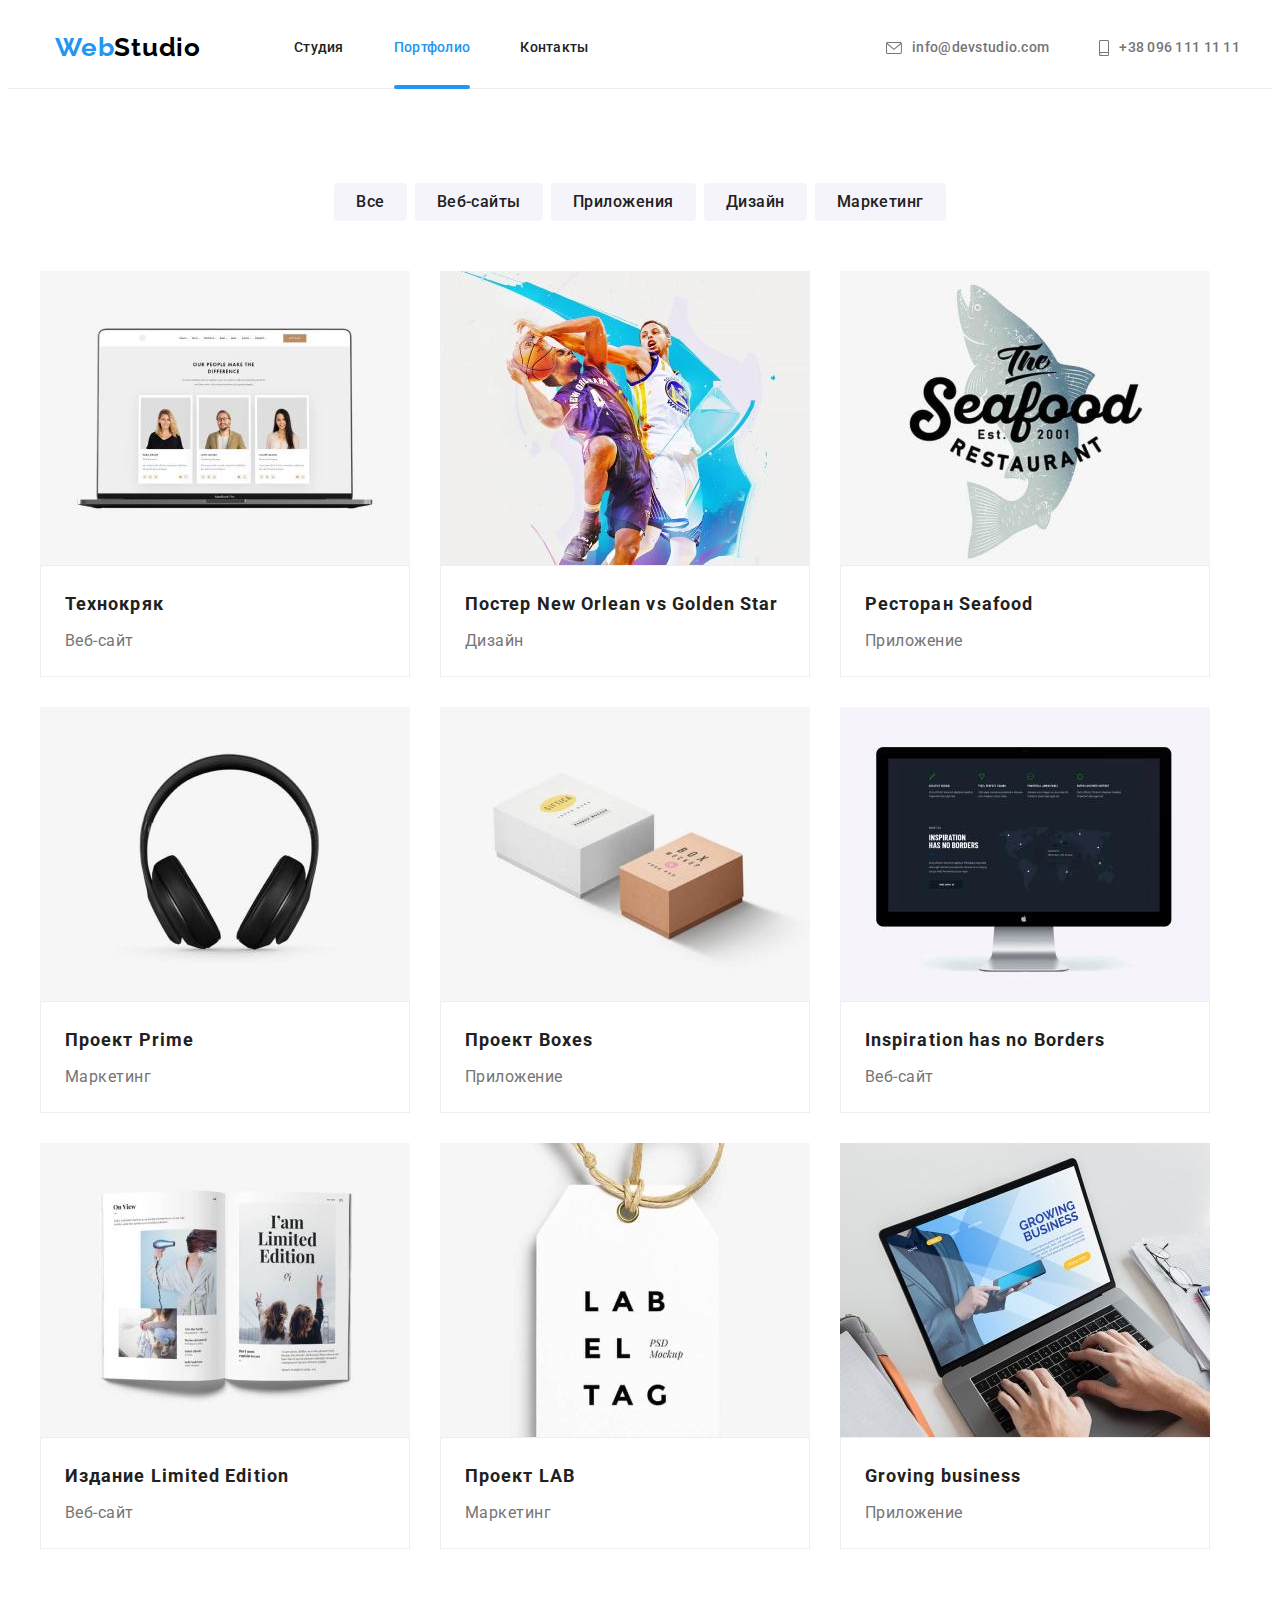
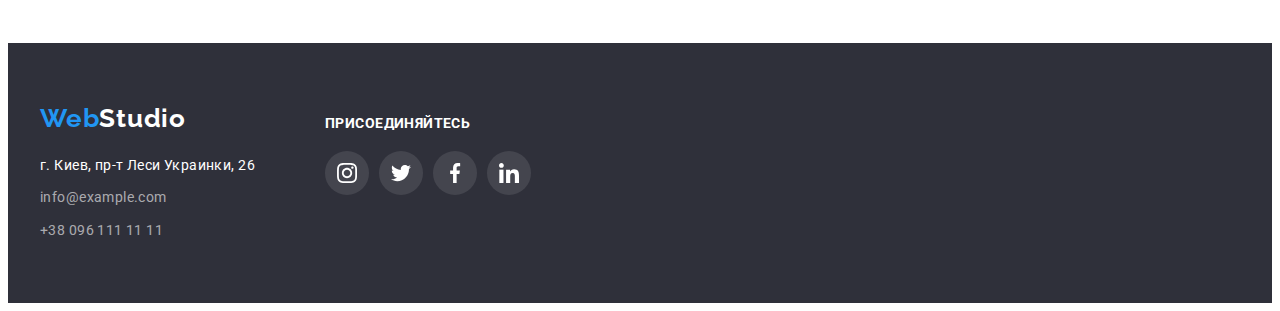
==== portfolio.html @ 328964e9 "Begin homework #6" ====
<!DOCTYPE html>
<html lang="ru">

<head>
    <meta charset="UTF-8">
    <meta http-equiv="X-UA-Compatible" content="IE=edge">
    <meta name="viewport" content="width=device-width, initial-scale=1.0">
    <title>Document</title>
    <link rel="preconnect" href="https://fonts.googleapis.com">
    <link rel="preconnect" href="https://fonts.gstatic.com" crossorigin>
    <link
        href="https://fonts.googleapis.com/css2?family=Raleway:wght@700&family=Roboto:wght@400;500;700;900&display=swap"
        rel="stylesheet">
    <link rel="stylesheet" href="https://cdnjs.cloudflare.com/ajax/libs/modern-normalize/1.1.0/modern-normalize.min.css"
        integrity="sha512-wpPYUAdjBVSE4KJnH1VR1HeZfpl1ub8YT/NKx4PuQ5NmX2tKuGu6U/JRp5y+Y8XG2tV+wKQpNHVUX03MfMFn9Q=="
        crossorigin="anonymous" referrerpolicy="no-referrer" />
    <link rel="stylesheet" href="./css/styles.css">

</head>

<body>
    <header class="header">
        <div class="container header-container">
            <nav class="header-navigation">
                <a href="./index.html" class="logo link">
                    Web<span class="logo-studio">Studio</span>
                </a>
                <ul class="header-list list link">
                    <li class="header-item"><a class="link nav-link" href="./index.html">Студия</a></li>
                    <li class="header-item"><a class="link nav-link current" href="./portfolio.html">Портфолио</a>

                    </li>
                    <li class="header-item"><a class="link nav-link" href="">Контакты</a></li>
                </ul>
            </nav>
            <ul class="list header-contacts">
                <li><a class="header-mail link" href="mailto:info@devstudio.com">
                        <svg class="header-mail-svg" width="16" height="12">
                            <use href="./images/icons.svg#icon-letter">

                            </use>
                        </svg>info@devstudio.com</a></li>
                <li><a class="header-tel link" href="tel:+380961111111"> <svg class="header-tel-svg" width="10"
                            height="16">
                            <use href="./images/icons.svg#icon-smartphone">

                            </use>
                        </svg>+38 096 111 11 11</a></li>
            </ul>
        </div>


    </header>


    <!-- Наши продукты -->

    <section class="filter-section">
        <div class="container">
            <ul class="filter-list list">
                <li class="filter-item"><button class="filter-button" type="button">Все</button></li>
                <li class="filter-item"><button class="filter-button" type="button">Веб-сайты</button></li>
                <li class="filter-item"><button class="filter-button" type="button">Приложения</button></li>
                <li class="filter-item"><button class="filter-button" type="button">Дизайн</button></li>
                <li class="filter-item"><button class="filter-button" type="button">Маркетинг</button></li>

            </ul>
            <h1 class="main-products-title">Наши продукты</h1>
            <ul class="port-products-list list">
                <li class="port-products-item">

                    <div class="products-overflow">
                        <img src="./images/technokryack.jpg " width="370" height="294"
                            alt="Изображение открытого рабочего ноутбука">
                        <div class="port-products-window">
                            <p class="products-window-text">Технокряк это современная площадка распространения
                                коронавируса.
                                Компании используют эту платформу для цифрового шпионажа и атак на защищённые сервера
                                конкурентов.</p>
                        </div>
                    </div>

                    <div class="products-container">
                        <h2 class=port-products-title>Технокряк</h2>
                        <p class=port-products-text>Веб-сайт</p>
                    </div>
                </li>
                <li class="port-products-item">
                    <div class="products-overflow">
                        <img src="./images/new-orlean-vs-golden-star.jpg" width="370" height="294"
                            alt="два баскетболиста в борьбе">
                        <div class="port-products-window">
                            <p class="products-window-text">Технокряк это современная площадка распространения
                                коронавируса.
                                Компании используют эту платформу для цифрового шпионажа и атак на защищённые сервера
                                конкурентов.</p>
                        </div>
                    </div>
                    <div class="products-container">
                        <h2 class=port-products-title>Постер New Orlean vs Golden Star</h2>
                        <p class=port-products-text>Дизайн</p>
                    </div>
                </li>
                <li class="port-products-item">
                    <div class="products-overflow">
                        <img src="./images/seafood.jpg" width="370" height="294" alt="надпись на фоне лосося">
                        <div class="port-products-window">
                            <p class="products-window-text">Технокряк это современная площадка распространения
                                коронавируса.
                                Компании используют эту платформу для цифрового шпионажа и атак на защищённые сервера
                                конкурентов.</p>
                        </div>
                    </div>
                    <div class="products-container">
                        <h2 class=port-products-title>Ресторан Seafood</h2>
                        <p class=port-products-text>Приложение</p>
                    </div>
                </li>
                <li class="port-products-item">
                    <div class="products-overflow">
                        <img src="./images/prime.jpg" width="370" height="294" alt="фото больших наушников">
                        <div class="port-products-window">
                            <p class="products-window-text">Технокряк это современная площадка распространения
                                коронавируса.
                                Компании используют эту платформу для цифрового шпионажа и атак на защищённые сервера
                                конкурентов.</p>
                        </div>
                    </div>
                    <div class="products-container">
                        <h2 class=port-products-title>Проект Prime</h2>
                        <p class=port-products-text>Маркетинг</p>
                    </div>
                </li>
                <li class="port-products-item">
                    <div class="products-overflow">
                        <img src="./images/booxes.jpg" width="370" height="294" alt="две коробки с надписями">
                        <div class="port-products-window">
                            <p class="products-window-text">Технокряк это современная площадка распространения
                                коронавируса.
                                Компании используют эту платформу для цифрового шпионажа и атак на защищённые сервера
                                конкурентов.</p>
                        </div>
                    </div>
                    <div class="products-container">
                        <h2 class=port-products-title>Проект Boxes</h2>
                        <p class=port-products-text>Приложение</p>
                    </div>
                </li>
                <li class="port-products-item">
                    <div class="products-overflow">
                        <img src="./images/inspiration-has-no-borders.jpg" width="370" height="294"
                            alt="фото работающего монитора">
                        <div class="port-products-window">
                            <p class="products-window-text">Технокряк это современная площадка распространения
                                коронавируса.
                                Компании используют эту платформу для цифрового шпионажа и атак на защищённые сервера
                                конкурентов.</p>
                        </div>
                    </div>
                    <div class="products-container">
                        <h2 class=port-products-title>Inspiration has no Borders</h2>
                        <p class=port-products-text>Веб-сайт</p>
                    </div>
                </li>
                <li class="port-products-item">
                    <div class="products-overflow">
                        <img src="./images/limited-edition.jpg" width="370" height="294"
                            alt="раскрытое издание журнала">
                        <div class="port-products-window">
                            <p class="products-window-text">Технокряк это современная площадка распространения
                                коронавируса.
                                Компании используют эту платформу для цифрового шпионажа и атак на защищённые сервера
                                конкурентов.</p>
                        </div>
                    </div>
                    <div class="products-container">
                        <h2 class=port-products-title>Издание Limited Edition</h2>
                        <p class=port-products-text>Веб-сайт</p>
                    </div>
                </li>
                <li class="port-products-item">
                    <div class="products-overflow">
                        <img src="./images/lab.jpg" width="370" height="294" alt="бирка с надписью">
                        <div class="port-products-window">
                            <p class="products-window-text">Технокряк это современная площадка распространения
                                коронавируса.
                                Компании используют эту платформу для цифрового шпионажа и атак на защищённые сервера
                                конкурентов.</p>
                        </div>
                    </div>
                    <div class="products-container">
                        <h2 class=port-products-title>Проект LAB</h2>
                        <p class=port-products-text>Маркетинг</p>
                    </div>
                </li>
                <li class="port-products-item">
                    <div class="products-overflow">
                        <img src="./images/groving-business.jpg" width="370" height="294"
                            alt="человек работает на ноутбуке">
                        <div class="port-products-window">
                            <p class="products-window-text">Технокряк это современная площадка распространения
                                коронавируса.
                                Компании используют эту платформу для цифрового шпионажа и атак на защищённые сервера
                                конкурентов.</p>
                        </div>
                    </div>
                    <div class="products-container">
                        <h2 class=port-products-title>Groving business</h2>
                        <p class=port-products-text>Приложение</p>
                    </div>
                </li>
            </ul>
        </div>
    </section>


    <!-- Футер -->


    <footer class="footer">
        <div class="footer-container">
            <div>
                <a href="./index.html" class="logo-link link">
                    Web<span class="logo-studio-footer">Studio</span>
                </a>
                <address class="address">
                    <ul class="address-list list">
                        <li class="address-item"><a class="address-link link" target="blank" rel=”noopener,noreferrer”
                                href="https://goo.gl/maps/S7HcoX5ZY1RL1NXY7">г. Киев,
                                пр-т Леси Украинки, 26</a>
                        </li>
                        <li class="footer-item"><a class="footer-contacts link"
                                href="mailto:info@example.com">info@example.com</a>
                        </li>
                        <li class="footer-item"><a class="footer-contacts link" href="tel:+380961111111">+38 096 111 11
                                11</a>
                        </li>
                    </ul>
                </address>

            </div>
            <div class="footer-social-container">
                <h2 class="footer-title">Присоединяйтесь</h2>
                <ul class="footer-social-list list">
                    <li class="footer-social-item">
                        <a href="" class="footer-social-link">
                            <svg class="footer-icon" width="20" height="20">
                                <use href=" ./images/icons.svg#icon-instagram"></use>
                            </svg>
                        </a>

                    </li>
                    <li class="footer-social-item">
                        <a href="" class="footer-social-link"><svg class="footer-icon" width="20" height="20">
                                <use href=" ./images/icons.svg#icon-twitter"></use>
                            </svg></a>

                    </li>
                    <li class="footer-social-item">
                        <a href="" class="footer-social-link"><svg class="footer-icon" width="20" height="20">
                                <use href=" ./images/icons.svg#icon-facebook"></use>
                            </svg></a>

                    </li>
                    <li class="footer-social-item">
                        <a href="" class="footer-social-link"><svg class="footer-icon" width="20" height="20">
                                <use href=" ./images/icons.svg#icon-linkedin"></use>
                            </svg></a>

                    </li>

                </ul>
            </div>
        </div>
    </footer>
</body>

</html>
---- css/styles.css ----
:root {
  --main-tittle-color: #ffffff;
  --second-tittle-color: #212121;
  --third-tittle-color: #212121;
  --main-text-color: #757575;
  --accent-color: #2196f3;
  --main-btn-color: #212121;
  --second-btn-color: #ffffff;
  --main-background-color: #ffffff;
  --second-background-color: #2f303a;
  --third-background-color: #f5f4fa;
  --contacts-color: #757575;
  --second-contacts-color: rgba(255, 255, 255, 0.6);
  --svg-color: #afb1b8;
}

p,
h1,
h2,
h3,
h4,
h5,
h6 {
  margin: 0;
}
img {
  display: block;
  min-width: 100%;
  height: auto;
}

ul {
  margin: 0;
  padding: 0;
}

.container {
  width: 1200px;
  padding-left: 15px;
  padding-right: 15px;
  margin: 0 auto;
}

body {
  font-family: 'roboto', sans-serif;
}

.list {
  list-style: none;
}
.link {
  text-decoration: none;
}

.nav-link.current {
  position: relative;
  color: var(--accent-color);
}
.nav-link.current::after {
  content: '';
  position: absolute;
  width: 100%;
  height: 4px;
  background-color: var(--accent-color);
  border-radius: 2px;
  bottom: -1px;
  left: 0;
}

/* --------------Header-------------- */

.header {
  background-color: var(--main-background-color);
  display: flex;
  align-items: center;
  border-bottom: 1px solid #ececec;
}

.header-container {
  display: flex;
}
.header-navigation {
  display: flex;
  align-items: center;
}

.header-contacts {
  display: flex;
  margin-left: auto;
  align-items: center;
}

.header-list {
  display: flex;
  align-items: center;
  margin-left: 93px;
}
.header-item:not(:last-child) {
  margin-right: 50px;
}
.header-item {
  position: relative;
}

.logo {
  font-family: Raleway;
  font-weight: 700;
  font-size: 26px;
  line-height: 1.19;
  letter-spacing: 0.03em;
  color: #2196f3;
  margin-left: 15px;
  padding-top: 24px;
  padding-bottom: 25px;
}

.logo-studio {
  color: #000000;
}
.nav-link {
  color: var(--second-tittle-color);
  font-weight: 500;
  font-size: 14px;
  line-height: 1.14;
  letter-spacing: 0.02em;
  padding-top: 32px;
  padding-bottom: 32px;
  display: block;
  transition-property: color;
  transition-duration: 250ms;
  transition-timing-function: cubic-bezier(0.4, 0, 0.2, 1);
}
.nav-link:hover,
.nav-link:focus {
  color: var(--accent-color);
}
.header-contacts {
  align-content: center;
}
.header-mail {
  display: flex;
  font-weight: 500;
  font-size: 14px;
  line-height: 1.14;
  letter-spacing: 0.02em;
  color: var(--contacts-color);
  margin-right: 50px;
  align-items: center;
  transition-property: color;
  transition-duration: 250ms;
  transition-timing-function: cubic-bezier(0.4, 0, 0.2, 1);
}
.header-mail-svg {
  margin-right: 10px;
  fill: currentColor;
}
.header-mail:hover,
.header-mail:focus {
  color: var(--accent-color);
}

.header-tel {
  display: flex;
  font-weight: 500;
  font-size: 14px;
  line-height: 1.14;
  letter-spacing: 0.02em;
  color: var(--contacts-color);
  align-items: center;
  transition-property: color;
  transition-duration: 250ms;
  transition-timing-function: cubic-bezier(0.4, 0, 0.2, 1);
}
.header-tel:hover,
.header-tel:focus {
  color: var(--accent-color);
}
.header-tel-svg {
  margin-right: 10px;
  fill: currentColor;
}

/* --------------Hero-------------- */

.hero-section {
  background-color: var(--second-background-color);
  background-image: linear-gradient(rgba(47, 48, 58, 0.4), rgba(47, 48, 58, 0.4)),
    url(../images/hero-bg.jpg);
  background-repeat: no-repeat;
  background-position: center;
  background-size: contain;
  padding-top: 200px;
  padding-bottom: 200px;
}

.hero-title {
  font-weight: 900;
  font-size: 44px;
  line-height: 1.36;
  text-align: center;
  letter-spacing: 0.06em;
  text-transform: uppercase;
  color: var(--main-tittle-color);
  max-width: 696px;
  margin: auto;
}

.hero-button {
  background-color: var(--accent-color);
  color: var(--second-btn-color);
  font-family: inherit;
  font-weight: 700;
  font-size: 16px;
  line-height: 1.87;
  display: flex;
  cursor: pointer;
  text-align: center;
  letter-spacing: 0.06em;
  padding: 10px 32px;
  margin: auto;
  margin-top: 30px;
  border-radius: 5px;
  border: none;
}

/* --------------Benefits-------------- */

.benefits-container {
  display: flex;
  background: #f5f4fa;
  border-radius: 4px;
  width: 270px;
  height: 120px;
  margin-bottom: 30px;
  justify-content: center;
  align-items: center;
}

.benefits-title {
  border: 0;
  clip: rect(0 0 0 0);
  height: 1px;
  margin: -1px;
  overflow: hidden;
  padding: 0;
  position: absolute;
  width: 1px;
}
.benefits {
  padding-top: 94px;
}
.benefits-list {
  display: flex;
}

.benefits {
  background-color: var(--main-background-color);
}
.benefits-item:not(:last-child) {
  margin-right: 30px;
  max-width: 270px;
}
.benefits-item-title {
  font-weight: 700;
  font-size: 14px;
  line-height: 1.14;
  letter-spacing: 0.03em;
  text-transform: uppercase;
  color: var(--third-tittle-color);
}
.benefits-text {
  font-weight: normal;
  font-size: 14px;
  line-height: 1.71;
  letter-spacing: 0.03em;
  color: var(--main-text-color);
  margin-top: 10px;
}

/* --------------Activity-------------- */
.activity {
  background-color: var(--main-background-color);
  padding-top: 94px;
  padding-bottom: 94px;
}
.activity-list {
  display: flex;
  margin-top: 50px;
}
.activity-item:not(:last-child) {
  margin-right: 30px;
}
.activity-item {
  position: relative;
}

.activity-title {
  font-weight: 700;
  font-size: 36px;
  line-height: 1.17;
  text-align: center;
  letter-spacing: 0.03em;
  color: var(--second-tittle-color);
}
.activity-window {
  position: absolute;
  bottom: 0;
  left: 0;
  display: flex;
  justify-content: center;
  align-items: center;
  width: 370px;
  height: 70px;
  background: rgba(47, 48, 58, 0.8);
}
.activity-image-title {
  font-size: 14px;
  line-height: 1.14;
  text-align: center;
  letter-spacing: 0.03em;
  text-transform: uppercase;
  color: #ffffff;
}

/* --------------Our team-------------- */

.team {
  background-color: var(--third-background-color);
  padding-top: 94px;
  padding-bottom: 94px;
}
.team-title {
  font-weight: 700;
  font-size: 36px;
  line-height: 1.17;
  text-align: center;
  letter-spacing: 0.03em;
  color: var(--second-tittle-color);
}

.team-list {
  margin-top: 50px;
  display: flex;
  flex-wrap: wrap;
}
.team-item {
  background-color: #ffffff;
  width: 270px;
  margin-right: 30px;
  box-shadow: 0px 1px 3px rgba(0, 0, 0, 0.12), 0px 1px 1px rgba(0, 0, 0, 0.14),
    0px 2px 1px rgba(0, 0, 0, 0.2);
  border-radius: 0px 0px 4px 4px;
}
.team-item:nth-child(4n) {
  margin-right: 0;
}

.team-item-title {
  font-weight: 500;
  font-size: 16px;
  line-height: 1.19;
  text-align: center;
  letter-spacing: 0.03em;
  color: var(--third-tittle-color);
}

.team-item-text {
  font-size: 16px;
  line-height: 1.19;
  text-align: center;
  letter-spacing: 0.03em;
  color: var(--main-text-color);
  margin-top: 10px;
  margin-bottom: 16px;
}
.team-container {
  padding: 30px 32px;
}
.team-social-list {
  display: flex;
  justify-content: center;
}
.team-social-item {
  width: 44px;
  height: 44px;
}
.team-social-item + .team-social-item {
  margin-left: 10px;
}
.team-social-link {
  width: 100%;
  height: 100%;
  background-color: var(--main-background-color);
  border-radius: 50%;
  display: flex;
  align-items: center;
  justify-content: center;
  color: var(--svg-color);
  transition-property: background-color, color;
  transition-duration: 250ms;
  transition-timing-function: cubic-bezier(0.4, 0, 0.2, 1);
}
.team-icon {
  fill: currentColor;
}

.team-social-link:hover,
.team-social-link:focus {
  background-color: var(--accent-color);
  color: #ffffff;
}

/* --------------Clients------------ */

.clients {
  background-color: var(--main-background-color);
  padding-top: 94px;
  padding-bottom: 94px;
}
.clients-title {
  font-weight: 700;
  font-size: 36px;
  line-height: 1.17;
  text-align: center;
  letter-spacing: 0.03em;
  color: var(--second-tittle-color);
}
.clients-list {
  display: flex;
  margin-top: 50px;
}

.clients-item {
  border: 1px solid var(--svg-color);
  border-radius: 4px;
  width: 170px;
  height: 92px;
  transition-property: border;
  transition-duration: 250ms;
  transition-timing-function: cubic-bezier(0.4, 0, 0.2, 1);
}
.clients-item + .clients-item {
  margin-left: 30px;
}

.clients-link {
  fill: var(--svg-color);
  width: 100%;
  height: 100%;
  background-color: var(--main-background-color);
  display: flex;
  align-items: center;
  justify-content: center;
  border-radius: 4px;
  transition-property: fill;
  transition-duration: 250ms;
  transition-timing-function: cubic-bezier(0.4, 0, 0.2, 1);
}
.clients-link:hover,
.clients-link:focus {
  fill: var(--accent-color);
}
.clients-item:hover,
.clients-item:focus {
  fill: var(--accent-color);
  border: 2px solid var(--accent-color);
}

/* --------------Footer-------------- */

.footer {
  display: flex;
  background-color: var(--second-background-color);
  padding-top: 60px;
  padding-bottom: 60px;
}
.footer-container {
  display: flex;
  width: 1200px;
  padding-left: 15px;
  padding-right: 15px;
  margin: 0 auto;
}
.footer-social-container {
  margin-left: 70px;
}
.logo-link {
  font-family: Raleway;
  font-weight: 700;
  font-size: 26px;
  line-height: 1.19;
  letter-spacing: 0.03em;
  color: #2196f3;
  margin-top: 60px;
}

.logo-studio-footer {
  color: #ffffff;
}
.address-item {
  margin-top: 20px;
}
.address-link {
  font-style: normal;
  font-size: 14px;
  line-height: 1.71;
  letter-spacing: 0.03em;
  color: #ffffff;
  transition-property: color;
  transition-duration: 250ms;
  transition-timing-function: cubic-bezier(0.4, 0, 0.2, 1);
}
.address-link:hover,
.address-link:focus {
  color: var(--accent-color);
}
.footer-item {
  margin-top: 9px;
}

.footer-contacts {
  font-style: normal;
  font-size: 14px;
  line-height: 1.71;
  letter-spacing: 0.03em;
  color: var(--second-contacts-color);
  transition-property: color;
  transition-duration: 250ms;
  transition-timing-function: cubic-bezier(0.4, 0, 0.2, 1);
}

.footer-contacts:hover,
.footer-contacts:focus {
  color: var(--accent-color);
}
.footer-title {
  font-size: 14px;
  line-height: 16px;
  letter-spacing: 0.03em;
  text-transform: uppercase;
  color: #ffffff;
  margin-bottom: 20px;
  margin-top: 12px;
}

.footer-social-list {
  display: flex;
  justify-content: center;
}
.footer-social-item {
  width: 44px;
  height: 44px;
}
.footer-social-item + .footer-social-item {
  margin-left: 10px;
}
.footer-social-link {
  width: 100%;
  height: 100%;
  background: rgba(255, 255, 255, 0.1);
  border-radius: 50%;
  display: flex;
  align-items: center;
  justify-content: center;
  color: #ffffff;
  transition-property: background-color, color;
  transition-duration: 250ms;
  transition-timing-function: cubic-bezier(0.4, 0, 0.2, 1);
}

.footer-social-link:hover,
.footer-social-link:focus {
  background-color: var(--accent-color);
}
.footer-icon {
  fill: currentColor;
}

/* --------------Backdrop-------------- */

.backdrop {
  position: fixed;
  top: 0;
  left: 0;
  width: 100%;
  height: 100%;
  background: linear-gradient(0deg, rgba(0, 0, 0, 0.2), rgba(0, 0, 0, 0.2));
  transition-property: opacity;
  transition: 250ms;
  transition-timing-function: cubic-bezier(0.4, 0, 0.2, 1);
}
.backdrop.is-hidden {
  opacity: 0;
  pointer-events: none;
}
.modal {
  position: absolute;
  top: 50%;
  left: 50%;
  transform: translate(-50%, -50%);
  width: 528px;
  height: 581px;
  background: #ffffff;
  box-shadow: 0px 1px 3px rgba(0, 0, 0, 0.12), 0px 1px 1px rgba(0, 0, 0, 0.14),
    0px 2px 1px rgba(0, 0, 0, 0.2);
  border-radius: 4px;
}
.close-button {
  position: absolute;
  top: 8px;
  right: 8px;
  width: 30px;
  height: 30px;
  border-radius: 50%;
  color: transparent;
  align-items: center;
  display: flex;
  cursor: pointer;
  background: #ffffff;
  border: 1px solid rgba(0, 0, 0, 0.1);
  box-sizing: border-box;
}

/* --------------Portfolio-------------- */

.filter-section {
  padding-top: 94px;
  padding-bottom: 94px;
}
.main-products-title {
  border: 0;
  clip: rect(0 0 0 0);
  height: 1px;
  margin: -1px;
  overflow: hidden;
  padding: 0;
  position: absolute;
  width: 1px;
}

.filter-button {
  border: none;
  font-family: inherit;
  font-style: normal;
  font-weight: 500;
  font-size: 16px;
  line-height: 1.62;
  cursor: pointer;
  text-align: center;
  letter-spacing: 0.03em;
  color: var(--main-btn-color);
  background-color: #f5f4fa;
  border-radius: 4px;
  padding: 6px 22px;
  transition-property: background-color, color;
  transition-duration: 250ms;
  transition-timing-function: cubic-bezier(0.4, 0, 0.2, 1);
}

.filter-button:hover,
.filter-button:focus {
  background-color: var(--accent-color);
  color: var(--second-btn-color);
  box-shadow: 0px 3px 1px rgba(0, 0, 0, 0.1), 0px 1px 2px rgba(0, 0, 0, 0.08),
    0px 2px 2px rgba(0, 0, 0, 0.12);
}
.filter-list {
  justify-content: center;
  display: flex;
}
.filter-item:not(:last-child) {
  margin-right: 8px;
}
.products-container {
  padding: 20px 24px;
}
.port-products-list {
  display: flex;
  flex-wrap: wrap;
  margin-top: 50px;
  margin-bottom: -30px;
}

.port-products-title {
  font-weight: 700;
  font-size: 18px;
  line-height: 2;
  letter-spacing: 0.06em;
  color: var(--third-tittle-color);
}
.port-products-item {
  margin-right: 30px;
  box-sizing: border-box;
  margin-bottom: 30px;
  width: 370px;
  transition-property: box-shadow;
  transition: 250ms;
  transition-timing-function: cubic-bezier(0.4, 0, 0.2, 1);
}
.products-overflow {
  position: relative;
  overflow: hidden;
}
.port-products-window {
  position: absolute;
  display: flex;
  justify-content: center;
  align-items: center;
  left: 0;
  top: 0;
  width: 370px;
  height: 294px;
  transition-property: transform;
  transform: translateY(100%);
  transition: 250ms;
  transition-timing-function: cubic-bezier(0.4, 0, 0.2, 1);
}
.port-products-item:hover .port-products-window {
  left: 0;
  top: 0;
  width: 370px;
  height: 294px;
  padding: 0 24px 0 24px;
  display: flex;
  justify-content: center;
  align-items: center;
  background: rgba(33, 150, 243, 0.9);
  transform: translateY(0);
}

.products-window-text {
  font-size: 18px;
  line-height: 1.6;
  letter-spacing: 0.03em;
  color: #ffffff;
}
.products-container {
  border: 1px solid #eeeeee;
}
.port-products-item:hover {
  box-shadow: 0px 1px 1px rgba(0, 0, 0, 0.12), 0px 4px 4px rgba(0, 0, 0, 0.06),
    1px 4px 6px rgba(0, 0, 0, 0.16);
}
.port-products-item:nth-child(3n) {
  margin-right: 0;
}

.port-products-text {
  font-weight: normal;
  font-size: 16px;
  line-height: 1.87;
  letter-spacing: 0.03em;
  color: var(--main-text-color);
  margin-top: 4px;
}
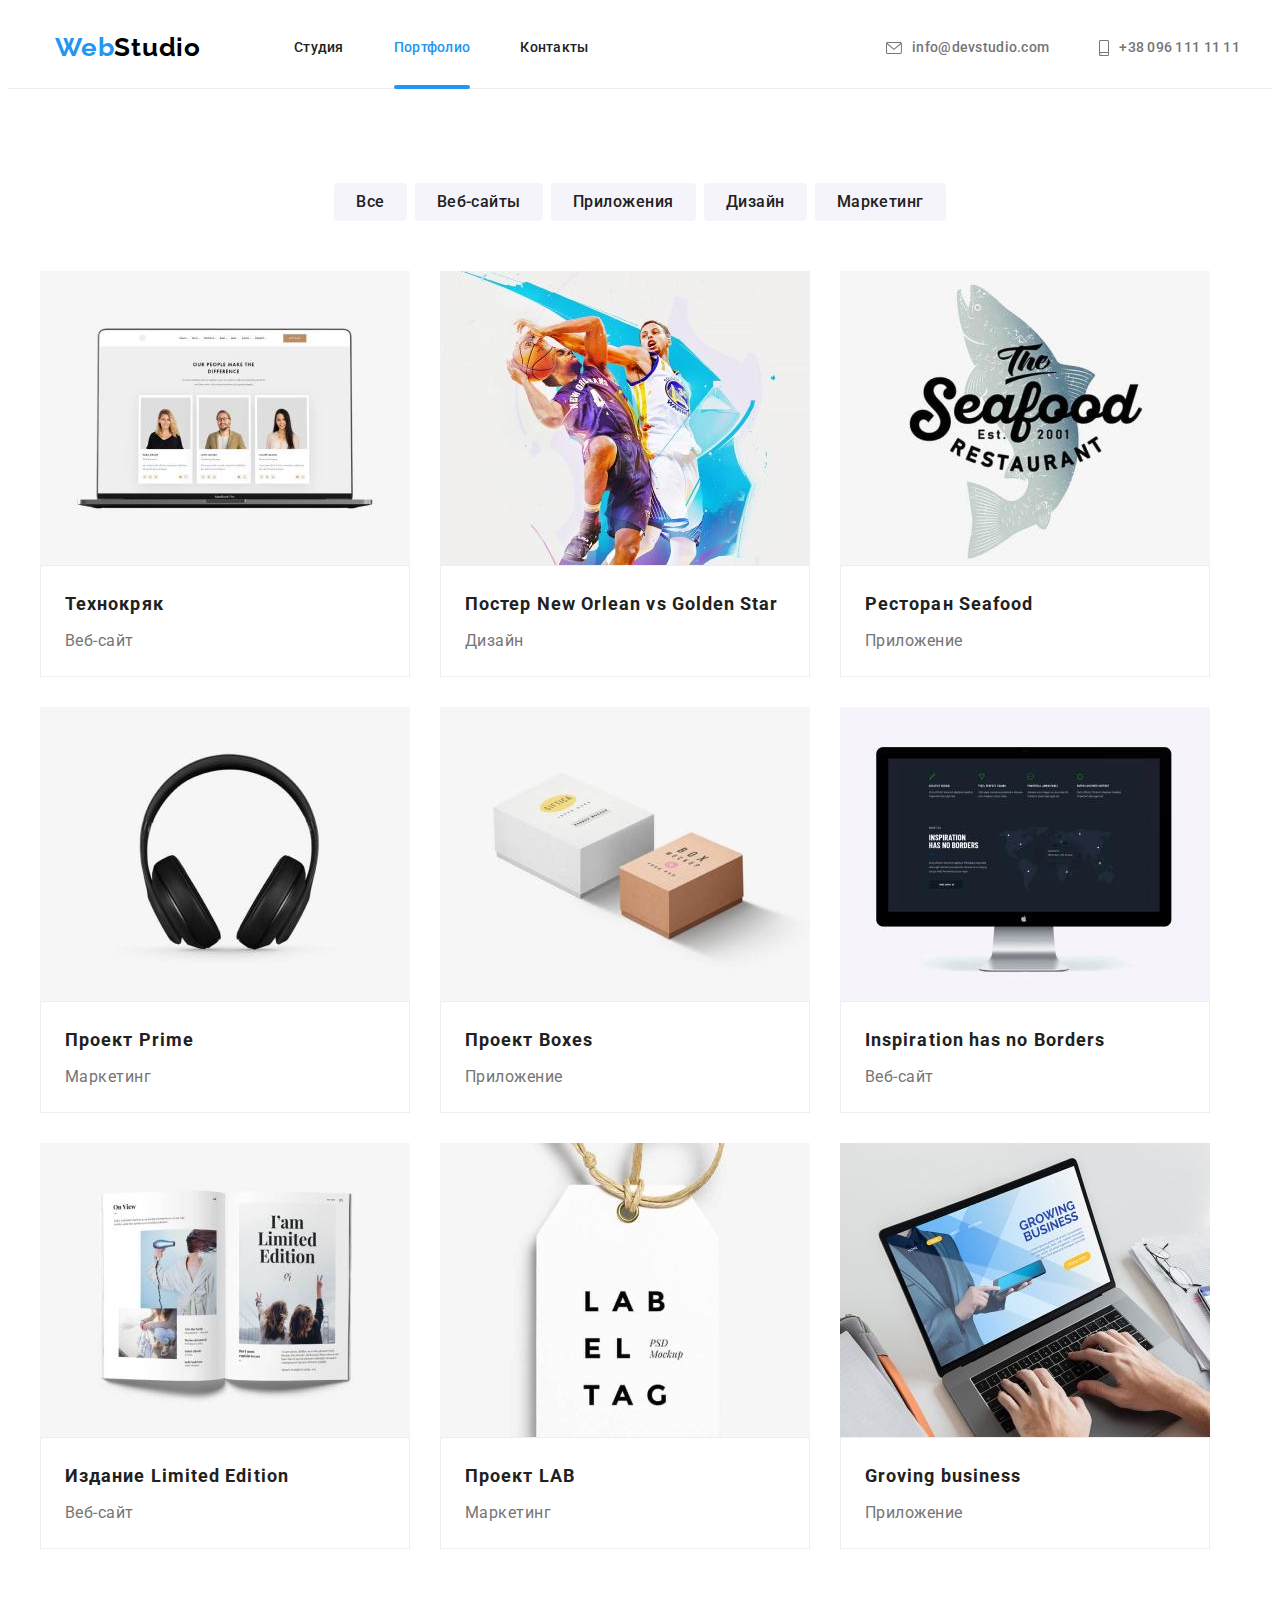
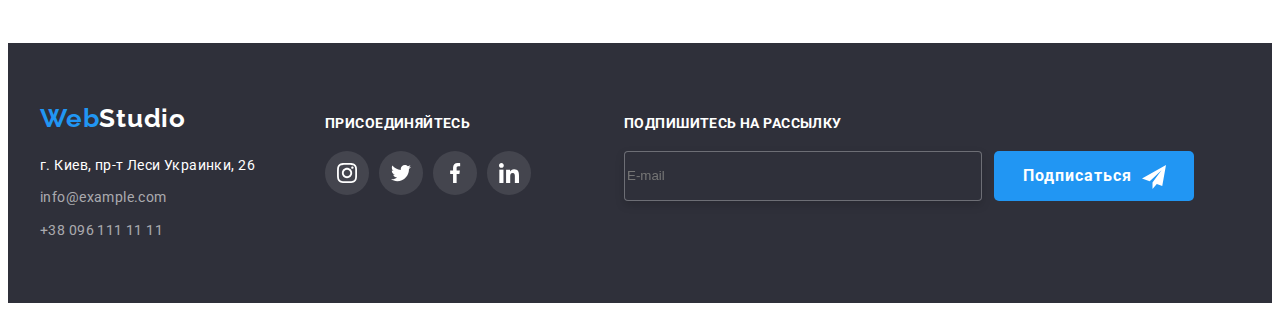
==== commit 537b7f2f: "Making footer" ====
--- a/portfolio.html
+++ b/portfolio.html
@@ -68,146 +68,171 @@
             <h1 class="main-products-title">Наши продукты</h1>
             <ul class="port-products-list list">
                 <li class="port-products-item">
-
-                    <div class="products-overflow">
-                        <img src="./images/technokryack.jpg " width="370" height="294"
-                            alt="Изображение открытого рабочего ноутбука">
-                        <div class="port-products-window">
-                            <p class="products-window-text">Технокряк это современная площадка распространения
-                                коронавируса.
-                                Компании используют эту платформу для цифрового шпионажа и атак на защищённые сервера
-                                конкурентов.</p>
-                        </div>
-                    </div>
-
-                    <div class="products-container">
-                        <h2 class=port-products-title>Технокряк</h2>
-                        <p class=port-products-text>Веб-сайт</p>
-                    </div>
-                </li>
-                <li class="port-products-item">
-                    <div class="products-overflow">
-                        <img src="./images/new-orlean-vs-golden-star.jpg" width="370" height="294"
-                            alt="два баскетболиста в борьбе">
-                        <div class="port-products-window">
-                            <p class="products-window-text">Технокряк это современная площадка распространения
-                                коронавируса.
-                                Компании используют эту платформу для цифрового шпионажа и атак на защищённые сервера
-                                конкурентов.</p>
-                        </div>
-                    </div>
-                    <div class="products-container">
-                        <h2 class=port-products-title>Постер New Orlean vs Golden Star</h2>
-                        <p class=port-products-text>Дизайн</p>
-                    </div>
-                </li>
-                <li class="port-products-item">
-                    <div class="products-overflow">
-                        <img src="./images/seafood.jpg" width="370" height="294" alt="надпись на фоне лосося">
-                        <div class="port-products-window">
-                            <p class="products-window-text">Технокряк это современная площадка распространения
-                                коронавируса.
-                                Компании используют эту платформу для цифрового шпионажа и атак на защищённые сервера
-                                конкурентов.</p>
-                        </div>
-                    </div>
-                    <div class="products-container">
-                        <h2 class=port-products-title>Ресторан Seafood</h2>
-                        <p class=port-products-text>Приложение</p>
-                    </div>
-                </li>
-                <li class="port-products-item">
-                    <div class="products-overflow">
-                        <img src="./images/prime.jpg" width="370" height="294" alt="фото больших наушников">
-                        <div class="port-products-window">
-                            <p class="products-window-text">Технокряк это современная площадка распространения
-                                коронавируса.
-                                Компании используют эту платформу для цифрового шпионажа и атак на защищённые сервера
-                                конкурентов.</p>
-                        </div>
-                    </div>
-                    <div class="products-container">
-                        <h2 class=port-products-title>Проект Prime</h2>
-                        <p class=port-products-text>Маркетинг</p>
-                    </div>
-                </li>
-                <li class="port-products-item">
-                    <div class="products-overflow">
-                        <img src="./images/booxes.jpg" width="370" height="294" alt="две коробки с надписями">
-                        <div class="port-products-window">
-                            <p class="products-window-text">Технокряк это современная площадка распространения
-                                коронавируса.
-                                Компании используют эту платформу для цифрового шпионажа и атак на защищённые сервера
-                                конкурентов.</p>
-                        </div>
-                    </div>
-                    <div class="products-container">
-                        <h2 class=port-products-title>Проект Boxes</h2>
-                        <p class=port-products-text>Приложение</p>
-                    </div>
-                </li>
-                <li class="port-products-item">
-                    <div class="products-overflow">
-                        <img src="./images/inspiration-has-no-borders.jpg" width="370" height="294"
-                            alt="фото работающего монитора">
-                        <div class="port-products-window">
-                            <p class="products-window-text">Технокряк это современная площадка распространения
-                                коронавируса.
-                                Компании используют эту платформу для цифрового шпионажа и атак на защищённые сервера
-                                конкурентов.</p>
-                        </div>
-                    </div>
-                    <div class="products-container">
-                        <h2 class=port-products-title>Inspiration has no Borders</h2>
-                        <p class=port-products-text>Веб-сайт</p>
-                    </div>
-                </li>
-                <li class="port-products-item">
-                    <div class="products-overflow">
-                        <img src="./images/limited-edition.jpg" width="370" height="294"
-                            alt="раскрытое издание журнала">
-                        <div class="port-products-window">
-                            <p class="products-window-text">Технокряк это современная площадка распространения
-                                коронавируса.
-                                Компании используют эту платформу для цифрового шпионажа и атак на защищённые сервера
-                                конкурентов.</p>
-                        </div>
-                    </div>
-                    <div class="products-container">
-                        <h2 class=port-products-title>Издание Limited Edition</h2>
-                        <p class=port-products-text>Веб-сайт</p>
-                    </div>
-                </li>
-                <li class="port-products-item">
-                    <div class="products-overflow">
-                        <img src="./images/lab.jpg" width="370" height="294" alt="бирка с надписью">
-                        <div class="port-products-window">
-                            <p class="products-window-text">Технокряк это современная площадка распространения
-                                коронавируса.
-                                Компании используют эту платформу для цифрового шпионажа и атак на защищённые сервера
-                                конкурентов.</p>
-                        </div>
-                    </div>
-                    <div class="products-container">
-                        <h2 class=port-products-title>Проект LAB</h2>
-                        <p class=port-products-text>Маркетинг</p>
-                    </div>
-                </li>
-                <li class="port-products-item">
-                    <div class="products-overflow">
-                        <img src="./images/groving-business.jpg" width="370" height="294"
-                            alt="человек работает на ноутбуке">
-                        <div class="port-products-window">
-                            <p class="products-window-text">Технокряк это современная площадка распространения
-                                коронавируса.
-                                Компании используют эту платформу для цифрового шпионажа и атак на защищённые сервера
-                                конкурентов.</p>
-                        </div>
-                    </div>
-                    <div class="products-container">
-                        <h2 class=port-products-title>Groving business</h2>
-                        <p class=port-products-text>Приложение</p>
-                    </div>
+                    <a href="" class="port-products-link link">
+                        <div class="products-overflow">
+                            <img src="./images/technokryack.jpg " width="370" height="294"
+                                alt="Изображение открытого рабочего ноутбука">
+                            <div class="port-products-window">
+                                <p class="products-window-text">Технокряк это современная площадка распространения
+                                    коронавируса.
+                                    Компании используют эту платформу для цифрового шпионажа и атак на защищённые
+                                    сервера
+                                    конкурентов.</p>
+                            </div>
+                        </div>
+                        <div class="products-container">
+                            <h2 class=port-products-title>Технокряк</h2>
+                            <p class=port-products-text>Веб-сайт</p>
+                        </div>
+                    </a>
+                </li>
+                <li class="port-products-item">
+                    <a href="" class="port-products-link link">
+                        <div class="products-overflow">
+                            <img src="./images/new-orlean-vs-golden-star.jpg" width="370" height="294"
+                                alt="два баскетболиста в борьбе">
+                            <div class="port-products-window">
+                                <p class="products-window-text">Технокряк это современная площадка распространения
+                                    коронавируса.
+                                    Компании используют эту платформу для цифрового шпионажа и атак на защищённые
+                                    сервера
+                                    конкурентов.</p>
+                            </div>
+                        </div>
+                        <div class="products-container">
+                            <h2 class=port-products-title>Постер New Orlean vs Golden Star</h2>
+                            <p class=port-products-text>Дизайн</p>
+                        </div>
+                    </a>
+                </li>
+                <li class="port-products-item">
+                    <a href="" class="port-products-link link">
+                        <div class="products-overflow">
+                            <img src="./images/seafood.jpg" width="370" height="294" alt="надпись на фоне лосося">
+                            <div class="port-products-window">
+                                <p class="products-window-text">Технокряк это современная площадка распространения
+                                    коронавируса.
+                                    Компании используют эту платформу для цифрового шпионажа и атак на защищённые
+                                    сервера
+                                    конкурентов.</p>
+                            </div>
+                        </div>
+                        <div class="products-container">
+                            <h2 class=port-products-title>Ресторан Seafood</h2>
+                            <p class=port-products-text>Приложение</p>
+                        </div>
+                    </a>
+                </li>
+                <li class="port-products-item">
+                    <a href="" class="port-products-link link">
+                        <div class="products-overflow">
+                            <img src="./images/prime.jpg" width="370" height="294" alt="фото больших наушников">
+                            <div class="port-products-window">
+                                <p class="products-window-text">Технокряк это современная площадка распространения
+                                    коронавируса.
+                                    Компании используют эту платформу для цифрового шпионажа и атак на защищённые
+                                    сервера
+                                    конкурентов.</p>
+                            </div>
+                        </div>
+                        <div class="products-container">
+                            <h2 class=port-products-title>Проект Prime</h2>
+                            <p class=port-products-text>Маркетинг</p>
+                        </div>
+                    </a>
+                </li>
+                <li class="port-products-item">
+                    <a href="" class="port-products-link link">
+                        <div class="products-overflow">
+                            <img src="./images/booxes.jpg" width="370" height="294" alt="две коробки с надписями">
+                            <div class="port-products-window">
+                                <p class="products-window-text">Технокряк это современная площадка распространения
+                                    коронавируса.
+                                    Компании используют эту платформу для цифрового шпионажа и атак на защищённые
+                                    сервера
+                                    конкурентов.</p>
+                            </div>
+                        </div>
+                        <div class="products-container">
+                            <h2 class=port-products-title>Проект Boxes</h2>
+                            <p class=port-products-text>Приложение</p>
+                        </div>
+                    </a>
+                </li>
+                <li class="port-products-item">
+                    <a href="" class="port-products-link link">
+                        <div class="products-overflow">
+                            <img src="./images/inspiration-has-no-borders.jpg" width="370" height="294"
+                                alt="фото работающего монитора">
+                            <div class="port-products-window">
+                                <p class="products-window-text">Технокряк это современная площадка распространения
+                                    коронавируса.
+                                    Компании используют эту платформу для цифрового шпионажа и атак на защищённые
+                                    сервера
+                                    конкурентов.</p>
+                            </div>
+                        </div>
+                        <div class="products-container">
+                            <h2 class=port-products-title>Inspiration has no Borders</h2>
+                            <p class=port-products-text>Веб-сайт</p>
+                        </div>
+                    </a>
+                </li>
+                <li class="port-products-item">
+                    <a href="" class="port-products-link link">
+                        <div class="products-overflow">
+                            <img src="./images/limited-edition.jpg" width="370" height="294"
+                                alt="раскрытое издание журнала">
+                            <div class="port-products-window">
+                                <p class="products-window-text">Технокряк это современная площадка распространения
+                                    коронавируса.
+                                    Компании используют эту платформу для цифрового шпионажа и атак на защищённые
+                                    сервера
+                                    конкурентов.</p>
+                            </div>
+                        </div>
+                        <div class="products-container">
+                            <h2 class=port-products-title>Издание Limited Edition</h2>
+                            <p class=port-products-text>Веб-сайт</p>
+                        </div>
+                    </a>
+                </li>
+                <li class="port-products-item">
+                    <a href="" class="port-products-link link">
+                        <div class="products-overflow">
+                            <img src="./images/lab.jpg" width="370" height="294" alt="бирка с надписью">
+                            <div class="port-products-window">
+                                <p class="products-window-text">Технокряк это современная площадка распространения
+                                    коронавируса.
+                                    Компании используют эту платформу для цифрового шпионажа и атак на защищённые
+                                    сервера
+                                    конкурентов.</p>
+                            </div>
+                        </div>
+                        <div class="products-container">
+                            <h2 class=port-products-title>Проект LAB</h2>
+                            <p class=port-products-text>Маркетинг</p>
+                        </div>
+                    </a>
+                </li>
+                <li class="port-products-item">
+                    <a href="" class="port-products-link link">
+                        <div class="products-overflow">
+                            <img src="./images/groving-business.jpg" width="370" height="294"
+                                alt="человек работает на ноутбуке">
+                            <div class="port-products-window">
+                                <p class="products-window-text">Технокряк это современная площадка распространения
+                                    коронавируса.
+                                    Компании используют эту платформу для цифрового шпионажа и атак на защищённые
+                                    сервера
+                                    конкурентов.</p>
+                            </div>
+                        </div>
+                        <div class="products-container">
+                            <h2 class=port-products-title>Groving business</h2>
+                            <p class=port-products-text>Приложение</p>
+                        </div>
+                    </a>
                 </li>
             </ul>
         </div>
@@ -271,6 +296,27 @@
 
                 </ul>
             </div>
+            <div class="footer-subscribe-container">
+
+                <form>
+                    <h3 class="footer-title">Подпишитесь на рассылку</h3>
+
+                    <div class="foot-cont">
+                        <label>
+
+                            <input class="input" type="email" name="email" placeholder="E-mail" required />
+                        </label>
+                        <button type="submit" class="button footer-subscribe-btn" type="button">Подписаться
+                            <span class="footer-btn-svg">
+                                <svg class="footer-btn-svg" width="24" height="24">
+                                    <use href="./images/icons.svg#icon-send"></use>
+                                </svg>
+                            </span>
+                        </button>
+                </form>
+
+            </div>
+        </div>
         </div>
     </footer>
 </body>
--- a/css/styles.css
+++ b/css/styles.css
@@ -50,6 +50,7 @@
 }
 .link {
   text-decoration: none;
+  cursor: pointer;
 }
 
 .nav-link.current {
@@ -574,6 +575,44 @@
 }
 .footer-icon {
   fill: currentColor;
+}
+.footer-subscribe-btn {
+  width: 200px;
+  height: 50px;
+  background-color: var(--accent-color);
+  color: var(--second-btn-color);
+  font-family: inherit;
+  font-weight: 700;
+  font-size: 16px;
+  line-height: 1.87;
+  display: flex;
+  cursor: pointer;
+  letter-spacing: 0.06em;
+  padding: 10px 28px 10px 29px;
+  border-radius: 5px;
+  border: none;
+  margin-left: 12px;
+  align-self: center;
+}
+.footer-subscribe-container {
+  display: flex;
+  margin-left: 93px;
+}
+.footer-btn-svg {
+  margin-left: auto;
+  margin-top: 2px;
+}
+.foot-cont {
+  display: flex;
+}
+.input {
+  width: 358px;
+  height: 50px;
+  background-color: #2f303a;
+  border: 1px solid rgba(255, 255, 255, 0.3);
+  box-sizing: border-box;
+  filter: drop-shadow(0px 4px 4px rgba(0, 0, 0, 0.15));
+  border-radius: 4px;
 }
 
 /* --------------Backdrop-------------- */
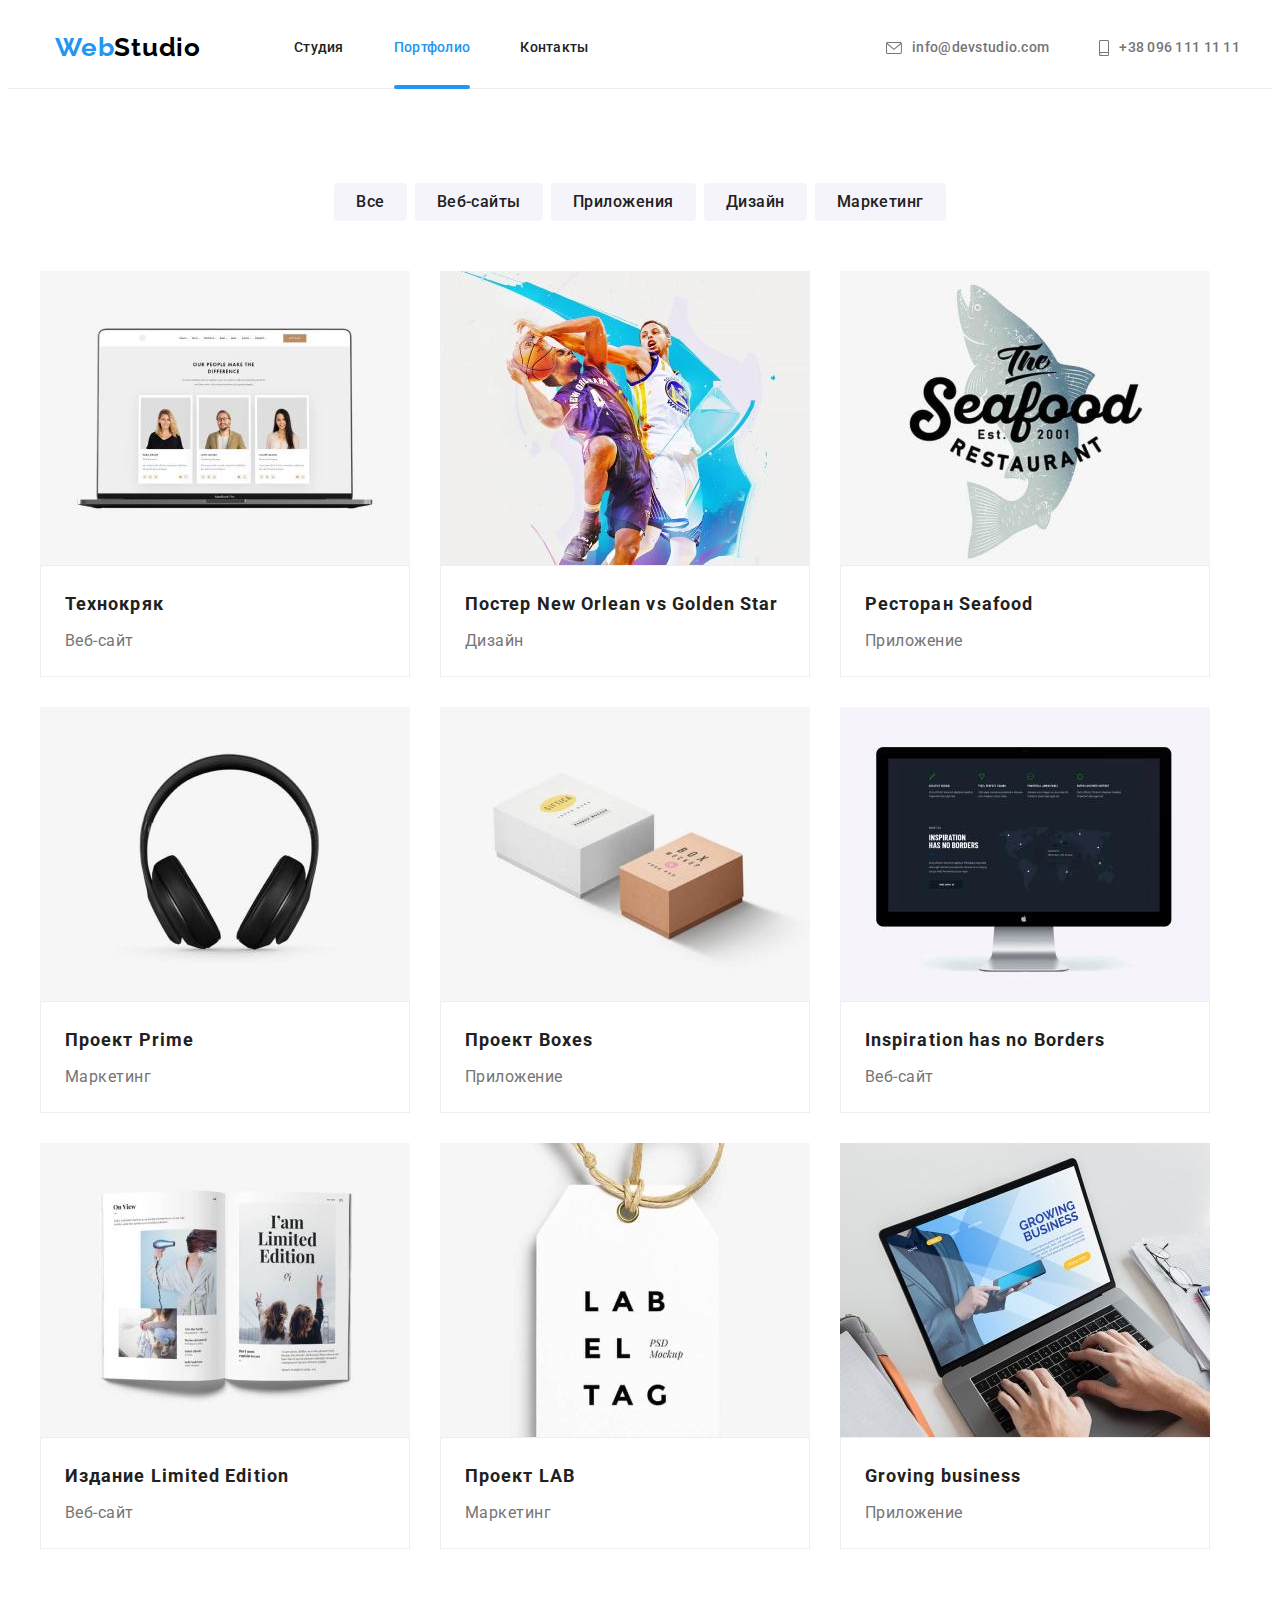
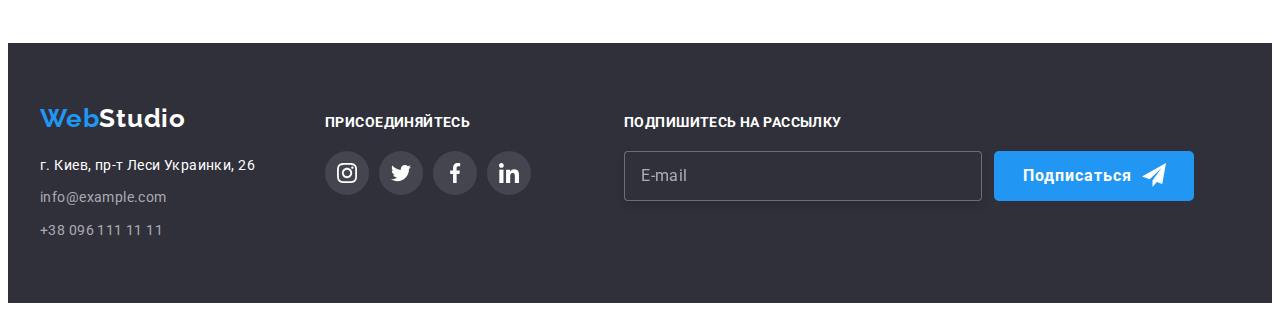
==== commit 42d5b789: "Make subacribe field" ====
--- a/portfolio.html
+++ b/portfolio.html
@@ -297,26 +297,24 @@
                 </ul>
             </div>
             <div class="footer-subscribe-container">
-
                 <form>
-                    <h3 class="footer-title">Подпишитесь на рассылку</h3>
-
-                    <div class="foot-cont">
-                        <label>
-
-                            <input class="input" type="email" name="email" placeholder="E-mail" required />
+                    <div class="footer-subscribe-form">
+                        <label class="footer-label">ПОДПИШИТЕСЬ НА РАССЫЛКУ
+
+                            <input class="footer-subscribe-input" type="email" name="email" placeholder="E-mail"
+                                required>
                         </label>
-                        <button type="submit" class="button footer-subscribe-btn" type="button">Подписаться
-                            <span class="footer-btn-svg">
+                        <button type="submit" class="button footer-subscribe-btn">Подписаться
+                            <span>
                                 <svg class="footer-btn-svg" width="24" height="24">
                                     <use href="./images/icons.svg#icon-send"></use>
                                 </svg>
                             </span>
                         </button>
+                    </div>
                 </form>
 
             </div>
-        </div>
         </div>
     </footer>
 </body>
--- a/css/styles.css
+++ b/css/styles.css
@@ -67,6 +67,9 @@
   bottom: -1px;
   left: 0;
 }
+:focus {
+  outline: 0;
+}
 
 /* --------------Header-------------- */
 
@@ -432,13 +435,8 @@
 }
 
 .clients-item {
-  border: 1px solid var(--svg-color);
-  border-radius: 4px;
   width: 170px;
   height: 92px;
-  transition-property: border;
-  transition-duration: 250ms;
-  transition-timing-function: cubic-bezier(0.4, 0, 0.2, 1);
 }
 .clients-item + .clients-item {
   margin-left: 30px;
@@ -446,6 +444,7 @@
 
 .clients-link {
   fill: var(--svg-color);
+  border: 1px solid var(--svg-color);
   width: 100%;
   height: 100%;
   background-color: var(--main-background-color);
@@ -453,18 +452,14 @@
   align-items: center;
   justify-content: center;
   border-radius: 4px;
-  transition-property: fill;
+  transition-property: fill border;
   transition-duration: 250ms;
   transition-timing-function: cubic-bezier(0.4, 0, 0.2, 1);
 }
 .clients-link:hover,
 .clients-link:focus {
   fill: var(--accent-color);
-}
-.clients-item:hover,
-.clients-item:focus {
-  fill: var(--accent-color);
-  border: 2px solid var(--accent-color);
+  border: 1px solid var(--accent-color);
 }
 
 /* --------------Footer-------------- */
@@ -536,7 +531,7 @@
 }
 .footer-title {
   font-size: 14px;
-  line-height: 16px;
+  line-height: 1.14;
   letter-spacing: 0.03em;
   text-transform: uppercase;
   color: #ffffff;
@@ -592,20 +587,21 @@
   border-radius: 5px;
   border: none;
   margin-left: 12px;
-  align-self: center;
+  align-self: flex-end;
 }
 .footer-subscribe-container {
   display: flex;
   margin-left: 93px;
 }
 .footer-btn-svg {
-  margin-left: auto;
+  margin-left: 10px;
   margin-top: 2px;
 }
-.foot-cont {
-  display: flex;
-}
-.input {
+.footer-subscribe-form {
+  display: flex;
+}
+
+.footer-subscribe-input {
   width: 358px;
   height: 50px;
   background-color: #2f303a;
@@ -613,6 +609,43 @@
   box-sizing: border-box;
   filter: drop-shadow(0px 4px 4px rgba(0, 0, 0, 0.15));
   border-radius: 4px;
+  margin-top: 20px;
+  padding-left: 16px;
+  font-family: Roboto;
+  font-style: normal;
+  font-weight: normal;
+  font-size: 16px;
+  line-height: 1.25;
+  display: flex;
+  align-items: center;
+  letter-spacing: 0.03em;
+  color: rgba(255, 255, 255, 0.6);
+}
+.footer-subscribe-input::placeholder {
+  font-family: Roboto;
+  font-style: normal;
+  font-weight: normal;
+  font-size: 16px;
+  line-height: 1.25;
+  display: flex;
+  align-items: center;
+  letter-spacing: 0.03em;
+  color: rgba(255, 255, 255, 0.6);
+}
+.footer-subscribe-input:focus {
+  outline: 0;
+}
+.footer-label {
+  font-family: Roboto;
+  font-style: normal;
+  font-weight: bold;
+  font-size: 14px;
+  line-height: 1.14;
+  letter-spacing: 0.03em;
+  text-transform: uppercase;
+  margin-top: 12px;
+  color: #ffffff;
+  width: 358px;
 }
 
 /* --------------Backdrop-------------- */
@@ -754,7 +787,11 @@
   transition: 250ms;
   transition-timing-function: cubic-bezier(0.4, 0, 0.2, 1);
 }
-.port-products-item:hover .port-products-window {
+.port-products-link {
+  display: block;
+}
+.port-products-link:hover .port-products-window,
+.port-products-link:focus .port-products-window {
   left: 0;
   top: 0;
   width: 370px;
@@ -776,7 +813,8 @@
 .products-container {
   border: 1px solid #eeeeee;
 }
-.port-products-item:hover {
+.port-products-link:hover,
+.port-products-link:focus {
   box-shadow: 0px 1px 1px rgba(0, 0, 0, 0.12), 0px 4px 4px rgba(0, 0, 0, 0.06),
     1px 4px 6px rgba(0, 0, 0, 0.16);
 }
